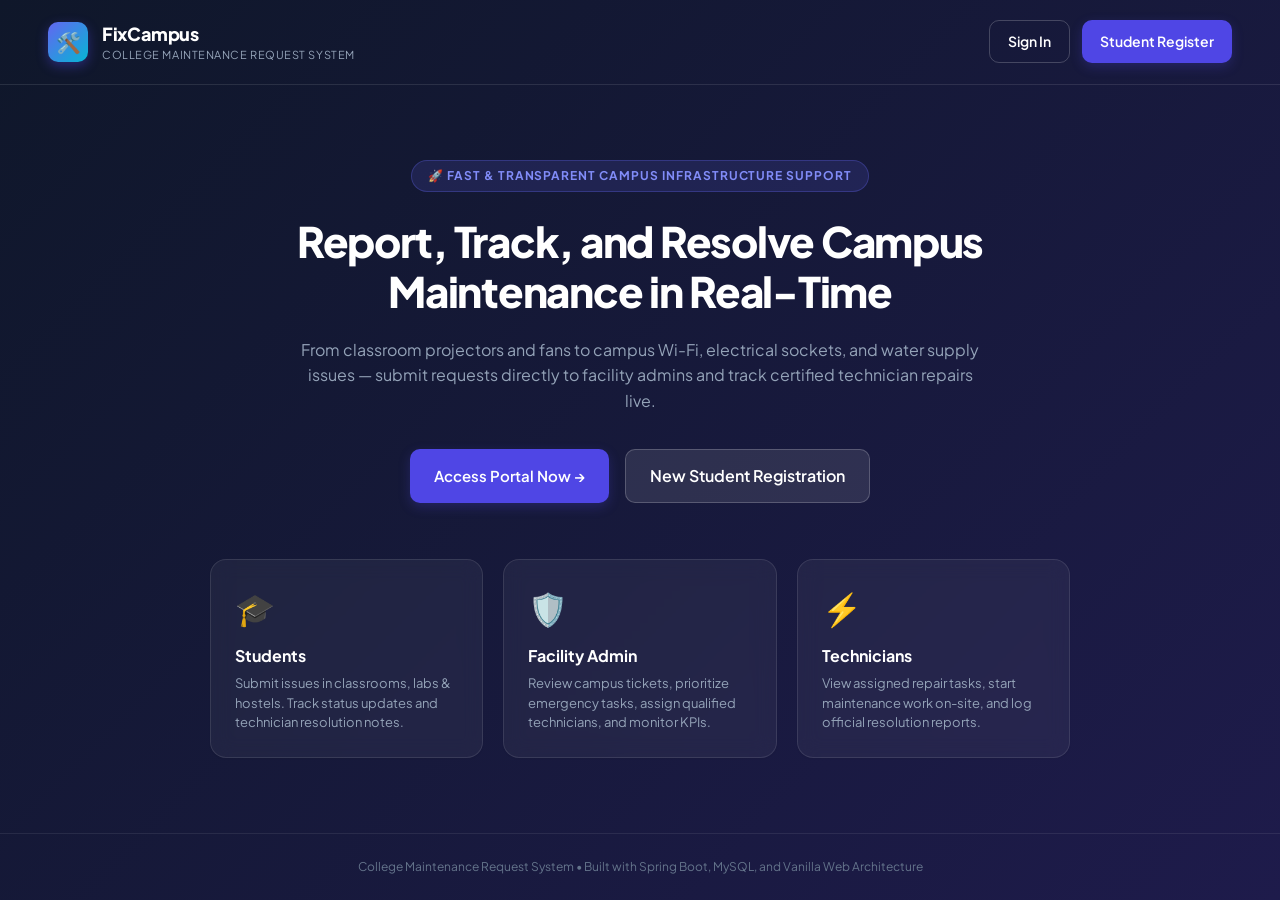
==== frontend/index.html @ 896f4681 "Initial commit" ====
<!DOCTYPE html>
<html lang="en">
<head>
    <meta charset="UTF-8">
    <meta name="viewport" content="width=device-width, initial-scale=1.0">
    <title>College Maintenance Request System</title>
    <link rel="stylesheet" href="css/style.css">
    <link rel="stylesheet" href="css/auth.css">
</head>
<body style="background: linear-gradient(135deg, #0f172a 0%, #1e1b4b 100%); color: #ffffff; min-height: 100vh; display: flex; flex-direction: column;">

    <!-- Navigation Header -->
    <header style="padding: 20px 48px; display: flex; align-items: center; justify-content: space-between; border-bottom: 1px solid rgba(255,255,255,0.1);">
        <div style="display: flex; align-items: center; gap: 14px;">
            <div class="brand-icon" style="background: linear-gradient(135deg, #6366f1, #06b6d4);">🛠️</div>
            <div>
                <h1 style="font-size: 18px; font-weight: 800; color: #ffffff; letter-spacing: -0.02em;">FixCampus</h1>
                <p style="font-size: 11px; color: #94a3b8; text-transform: uppercase; letter-spacing: 0.05em;">College Maintenance Request System</p>
            </div>
        </div>
        <div style="display: flex; gap: 12px;">
            <a href="login.html" class="btn btn-outline" style="color: #ffffff; border-color: rgba(255,255,255,0.2);">Sign In</a>
            <a href="register.html" class="btn btn-primary">Student Register</a>
        </div>
    </header>

    <!-- Hero Section -->
    <main style="flex: 1; display: flex; align-items: center; justify-content: center; padding: 48px 24px; text-align: center;">
        <div style="max-width: 860px;">
            <div style="display: inline-block; padding: 6px 16px; background: rgba(99, 102, 241, 0.15); border: 1px solid rgba(99, 102, 241, 0.3); border-radius: var(--radius-full); font-size: 12px; font-weight: 700; color: #818cf8; text-transform: uppercase; letter-spacing: 0.08em; margin-bottom: 24px;">
                🚀 Fast & Transparent Campus Infrastructure Support
            </div>

            <h2 style="font-size: 42px; font-weight: 800; line-height: 1.2; letter-spacing: -0.03em; margin-bottom: 20px;">
                Report, Track, and Resolve Campus Maintenance in Real-Time
            </h2>

            <p style="font-size: 16px; color: #94a3b8; line-height: 1.6; max-width: 680px; margin: 0 auto 36px;">
                From classroom projectors and fans to campus Wi-Fi, electrical sockets, and water supply issues — submit requests directly to facility admins and track certified technician repairs live.
            </p>

            <div style="display: flex; justify-content: center; gap: 16px; margin-bottom: 56px;">
                <a href="login.html" class="btn btn-primary btn-lg" style="font-size: 15px;">
                    Access Portal Now →
                </a>
                <a href="register.html" class="btn btn-secondary btn-lg" style="background: rgba(255,255,255,0.1); color: #ffffff; border: 1px solid rgba(255,255,255,0.2);">
                    New Student Registration
                </a>
            </div>

            <!-- Role Cards Grid -->
            <div style="display: grid; grid-template-columns: repeat(auto-fit, minmax(240px, 1fr)); gap: 20px; text-align: left;">
                <div class="card" style="background: rgba(255,255,255,0.05); border: 1px solid rgba(255,255,255,0.1); backdrop-filter: blur(10px); color: #ffffff;">
                    <div class="card-body">
                        <div style="font-size: 32px; margin-bottom: 12px;">🎓</div>
                        <h3 style="font-size: 16px; font-weight: 700; margin-bottom: 6px;">Students</h3>
                        <p style="font-size: 13px; color: #94a3b8;">Submit issues in classrooms, labs & hostels. Track status updates and technician resolution notes.</p>
                    </div>
                </div>

                <div class="card" style="background: rgba(255,255,255,0.05); border: 1px solid rgba(255,255,255,0.1); backdrop-filter: blur(10px); color: #ffffff;">
                    <div class="card-body">
                        <div style="font-size: 32px; margin-bottom: 12px;">🛡️</div>
                        <h3 style="font-size: 16px; font-weight: 700; margin-bottom: 6px;">Facility Admin</h3>
                        <p style="font-size: 13px; color: #94a3b8;">Review campus tickets, prioritize emergency tasks, assign qualified technicians, and monitor KPIs.</p>
                    </div>
                </div>

                <div class="card" style="background: rgba(255,255,255,0.05); border: 1px solid rgba(255,255,255,0.1); backdrop-filter: blur(10px); color: #ffffff;">
                    <div class="card-body">
                        <div style="font-size: 32px; margin-bottom: 12px;">⚡</div>
                        <h3 style="font-size: 16px; font-weight: 700; margin-bottom: 6px;">Technicians</h3>
                        <p style="font-size: 13px; color: #94a3b8;">View assigned repair tasks, start maintenance work on-site, and log official resolution reports.</p>
                    </div>
                </div>
            </div>
        </div>
    </main>

    <footer style="padding: 24px; text-align: center; border-top: 1px solid rgba(255,255,255,0.08); font-size: 12px; color: #64748b;">
        College Maintenance Request System &bull; Built with Spring Boot, MySQL, and Vanilla Web Architecture
    </footer>

</body>
</html>
---- frontend/css/style.css ----
@import url('https://fonts.googleapis.com/css2?family=Plus+Jakarta+Sans:wght@300;400;500;600;700;800&display=swap');

:root {
    --primary: #4f46e5;
    --primary-hover: #4338ca;
    --primary-light: #eef2ff;
    --primary-dark: #312e81;

    --accent: #06b6d4;
    --accent-light: #ecfeff;

    --success: #10b981;
    --success-light: #ecfdf5;
    --success-dark: #065f46;

    --warning: #f59e0b;
    --warning-light: #fffbeb;
    --warning-dark: #92400e;

    --danger: #ef4444;
    --danger-light: #fef2f2;
    --danger-dark: #991b1b;

    --info: #3b82f6;
    --info-light: #eff6ff;

    --bg-main: #f8fafc;
    --bg-surface: #ffffff;
    --bg-sidebar: #0f172a;
    --bg-sidebar-hover: #1e293b;

    --text-main: #0f172a;
    --text-muted: #64748b;
    --text-light: #94a3b8;
    --text-white: #ffffff;

    --border: #e2e8f0;
    --border-focus: #818cf8;

    --shadow-sm: 0 1px 2px 0 rgb(0 0 0 / 0.05);
    --shadow-md: 0 4px 6px -1px rgb(0 0 0 / 0.1), 0 2px 4px -2px rgb(0 0 0 / 0.1);
    --shadow-lg: 0 10px 15px -3px rgb(0 0 0 / 0.1), 0 4px 6px -4px rgb(0 0 0 / 0.1);
    --shadow-xl: 0 20px 25px -5px rgb(0 0 0 / 0.1), 0 8px 10px -6px rgb(0 0 0 / 0.1);

    --radius-sm: 6px;
    --radius-md: 10px;
    --radius-lg: 16px;
    --radius-full: 9999px;

    --sidebar-width: 260px;
    --topbar-height: 70px;
    --transition: all 0.2s cubic-bezier(0.4, 0, 0.2, 1);
}

* {
    margin: 0;
    padding: 0;
    box-sizing: border-box;
}

body {
    font-family: 'Plus Jakarta Sans', -apple-system, BlinkMacSystemFont, 'Segoe UI', Roboto, sans-serif;
    background-color: var(--bg-main);
    color: var(--text-main);
    line-height: 1.5;
    -webkit-font-smoothing: antialiased;
}

a {
    color: inherit;
    text-decoration: none;
}

/* Layout */
.app-container {
    display: flex;
    min-height: 100vh;
}

/* Sidebar */
.sidebar {
    width: var(--sidebar-width);
    background-color: var(--bg-sidebar);
    color: var(--text-white);
    display: flex;
    flex-direction: column;
    position: fixed;
    top: 0;
    bottom: 0;
    left: 0;
    z-index: 50;
    box-shadow: var(--shadow-xl);
    transition: var(--transition);
}

.sidebar-header {
    padding: 24px 20px;
    display: flex;
    align-items: center;
    gap: 12px;
    border-bottom: 1px solid rgba(255, 255, 255, 0.08);
}

.brand-icon {
    width: 40px;
    height: 40px;
    border-radius: var(--radius-md);
    background: linear-gradient(135deg, var(--primary), var(--accent));
    display: flex;
    align-items: center;
    justify-content: center;
    font-size: 20px;
    box-shadow: 0 4px 12px rgba(79, 70, 229, 0.4);
}

.brand-info h2 {
    font-size: 16px;
    font-weight: 700;
    letter-spacing: -0.01em;
    color: #ffffff;
}

.brand-info span {
    font-size: 11px;
    text-transform: uppercase;
    letter-spacing: 0.06em;
    color: #94a3b8;
    font-weight: 600;
}

.sidebar-nav {
    padding: 20px 14px;
    flex: 1;
    overflow-y: auto;
    display: flex;
    flex-direction: column;
    gap: 6px;
}

.nav-label {
    font-size: 11px;
    text-transform: uppercase;
    letter-spacing: 0.08em;
    color: #64748b;
    font-weight: 700;
    padding: 10px 12px 6px;
}

.nav-item {
    display: flex;
    align-items: center;
    gap: 12px;
    padding: 12px 14px;
    color: #94a3b8;
    border-radius: var(--radius-md);
    font-weight: 500;
    font-size: 14px;
    transition: var(--transition);
    cursor: pointer;
}

.nav-item:hover {
    background-color: var(--bg-sidebar-hover);
    color: #ffffff;
    transform: translateX(3px);
}

.nav-item.active {
    background: linear-gradient(90deg, rgba(79, 70, 229, 0.9), rgba(79, 70, 229, 0.4));
    color: #ffffff;
    font-weight: 600;
    box-shadow: 0 4px 12px rgba(79, 70, 229, 0.3);
}

.nav-item .icon {
    font-size: 18px;
    width: 24px;
    display: flex;
    align-items: center;
    justify-content: center;
}

.sidebar-footer {
    padding: 16px 20px;
    border-top: 1px solid rgba(255, 255, 255, 0.08);
}

.logout-btn {
    display: flex;
    align-items: center;
    gap: 10px;
    width: 100%;
    padding: 10px 14px;
    background: rgba(239, 68, 68, 0.12);
    color: #f87171;
    border: 1px solid rgba(239, 68, 68, 0.2);
    border-radius: var(--radius-md);
    font-size: 14px;
    font-weight: 600;
    cursor: pointer;
    transition: var(--transition);
}

.logout-btn:hover {
    background: #ef4444;
    color: #ffffff;
}

/* Main Content Area */
.main-wrapper {
    flex: 1;
    margin-left: var(--sidebar-width);
    display: flex;
    flex-direction: column;
    min-width: 0;
}

.topbar {
    height: var(--topbar-height);
    background-color: var(--bg-surface);
    border-bottom: 1px solid var(--border);
    display: flex;
    align-items: center;
    justify-content: space-between;
    padding: 0 32px;
    position: sticky;
    top: 0;
    z-index: 40;
    backdrop-filter: blur(8px);
}

.page-title h1 {
    font-size: 20px;
    font-weight: 700;
    color: var(--text-main);
}

.page-title p {
    font-size: 12px;
    color: var(--text-muted);
}

.topbar-right {
    display: flex;
    align-items: center;
    gap: 16px;
}

.user-badge {
    display: flex;
    align-items: center;
    gap: 12px;
    padding: 6px 14px 6px 6px;
    background: var(--bg-main);
    border: 1px solid var(--border);
    border-radius: var(--radius-full);
}

.user-avatar {
    width: 34px;
    height: 34px;
    border-radius: var(--radius-full);
    background: linear-gradient(135deg, var(--primary), #818cf8);
    color: #ffffff;
    display: flex;
    align-items: center;
    justify-content: center;
    font-weight: 700;
    font-size: 14px;
}

.user-meta {
    display: flex;
    flex-direction: column;
}

.user-name {
    font-size: 13px;
    font-weight: 600;
    color: var(--text-main);
    line-height: 1.2;
}

.user-role-tag {
    font-size: 10px;
    font-weight: 700;
    text-transform: uppercase;
    letter-spacing: 0.04em;
    color: var(--primary);
}

.content-body {
    padding: 32px;
    flex: 1;
}

/* UI Components */
/* Buttons */
.btn {
    display: inline-flex;
    align-items: center;
    justify-content: center;
    gap: 8px;
    padding: 10px 18px;
    border-radius: var(--radius-md);
    font-weight: 600;
    font-size: 14px;
    border: none;
    cursor: pointer;
    transition: var(--transition);
    font-family: inherit;
}

.btn-primary {
    background-color: var(--primary);
    color: #ffffff;
    box-shadow: 0 4px 12px rgba(79, 70, 229, 0.25);
}

.btn-primary:hover {
    background-color: var(--primary-hover);
    box-shadow: 0 6px 16px rgba(79, 70, 229, 0.35);
    transform: translateY(-1px);
}

.btn-secondary {
    background-color: var(--bg-main);
    color: var(--text-main);
    border: 1px solid var(--border);
}

.btn-secondary:hover {
    background-color: #e2e8f0;
}

.btn-success {
    background-color: var(--success);
    color: #ffffff;
}

.btn-success:hover {
    background-color: #059669;
}

.btn-danger {
    background-color: var(--danger);
    color: #ffffff;
}

.btn-danger:hover {
    background-color: #dc2626;
}

.btn-outline {
    background: transparent;
    border: 1px solid var(--border);
    color: var(--text-main);
}

.btn-outline:hover {
    border-color: var(--primary);
    color: var(--primary);
    background-color: var(--primary-light);
}

.btn-sm {
    padding: 6px 12px;
    font-size: 12px;
    border-radius: var(--radius-sm);
}

.btn-lg {
    padding: 14px 24px;
    font-size: 16px;
}

/* Cards */
.card {
    background-color: var(--bg-surface);
    border-radius: var(--radius-lg);
    border: 1px solid var(--border);
    box-shadow: var(--shadow-sm);
    overflow: hidden;
    transition: var(--transition);
}

.card:hover {
    box-shadow: var(--shadow-md);
}

.card-header {
    padding: 20px 24px;
    border-bottom: 1px solid var(--border);
    display: flex;
    align-items: center;
    justify-content: space-between;
}

.card-title {
    font-size: 16px;
    font-weight: 700;
    color: var(--text-main);
}

.card-subtitle {
    font-size: 13px;
    color: var(--text-muted);
    margin-top: 2px;
}

.card-body {
    padding: 24px;
}

/* Status & Priority Badges */
.badge {
    display: inline-flex;
    align-items: center;
    gap: 6px;
    padding: 4px 10px;
    border-radius: var(--radius-full);
    font-size: 11px;
    font-weight: 700;
    text-transform: uppercase;
    letter-spacing: 0.05em;
    width: fit-content;
}

.badge::before {
    content: '';
    display: inline-block;
    width: 6px;
    height: 6px;
    border-radius: 50%;
}

.badge-pending {
    background-color: var(--warning-light);
    color: var(--warning-dark);
    border: 1px solid #fde68a;
}
.badge-pending::before { background-color: var(--warning); }

.badge-assigned {
    background-color: var(--info-light);
    color: #1e40af;
    border: 1px solid #bfdbfe;
}
.badge-assigned::before { background-color: var(--info); }

.badge-in_progress {
    background-color: var(--primary-light);
    color: var(--primary-dark);
    border: 1px solid #c7d2fe;
}
.badge-in_progress::before {
    background-color: var(--primary);
    box-shadow: 0 0 6px var(--primary);
}

.badge-resolved {
    background-color: var(--success-light);
    color: var(--success-dark);
    border: 1px solid #a7f3d0;
}
.badge-resolved::before { background-color: var(--success); }

.badge-rejected {
    background-color: var(--danger-light);
    color: var(--danger-dark);
    border: 1px solid #fecaca;
}
.badge-rejected::before { background-color: var(--danger); }

/* Priority Badges */
.priority-badge {
    display: inline-flex;
    align-items: center;
    gap: 4px;
    padding: 3px 8px;
    border-radius: var(--radius-sm);
    font-size: 11px;
    font-weight: 700;
    text-transform: uppercase;
}

.priority-low {
    background-color: #f1f5f9;
    color: #475569;
}
.priority-medium {
    background-color: #e0f2fe;
    color: #0369a1;
}
.priority-high {
    background-color: #fef3c7;
    color: #b45309;
}
.priority-urgent {
    background-color: #ffe4e6;
    color: #be123c;
    font-weight: 800;
    border: 1px solid #fecdd3;
    animation: pulseGlow 2s infinite;
}

@keyframes pulseGlow {
    0%, 100% { box-shadow: 0 0 0 0 rgba(225, 29, 72, 0.2); }
    50% { box-shadow: 0 0 0 4px rgba(225, 29, 72, 0.2); }
}

/* Category Tag */
.cat-tag {
    display: inline-flex;
    align-items: center;
    gap: 5px;
    padding: 3px 8px;
    border-radius: var(--radius-sm);
    background-color: #f1f5f9;
    color: #334155;
    font-size: 11px;
    font-weight: 600;
}

/* Forms & Inputs */
.form-group {
    margin-bottom: 20px;
}

.form-label {
    display: block;
    font-size: 13px;
    font-weight: 600;
    color: var(--text-main);
    margin-bottom: 8px;
}

.form-control {
    width: 100%;
    padding: 11px 14px;
    border: 1px solid var(--border);
    border-radius: var(--radius-md);
    background-color: var(--bg-surface);
    color: var(--text-main);
    font-size: 14px;
    font-family: inherit;
    transition: var(--transition);
}

.form-control:focus {
    outline: none;
    border-color: var(--primary);
    box-shadow: 0 0 0 3px rgba(79, 70, 229, 0.15);
}

textarea.form-control {
    min-height: 100px;
    resize: vertical;
}

select.form-control {
    cursor: pointer;
}

/* Tables */
.table-responsive {
    width: 100%;
    overflow-x: auto;
}

.data-table {
    width: 100%;
    border-collapse: collapse;
    text-align: left;
    font-size: 13px;
}

.data-table th {
    background-color: #f8fafc;
    padding: 14px 18px;
    color: var(--text-muted);
    font-weight: 700;
    font-size: 11px;
    text-transform: uppercase;
    letter-spacing: 0.05em;
    border-bottom: 1px solid var(--border);
    white-space: nowrap;
}

.data-table td {
    padding: 16px 18px;
    border-bottom: 1px solid var(--border);
    color: var(--text-main);
    vertical-align: middle;
}

.data-table tbody tr {
    transition: var(--transition);
}

.data-table tbody tr:hover {
    background-color: #f8fafc;
}

/* Modal */
.modal-backdrop {
    position: fixed;
    top: 0;
    left: 0;
    right: 0;
    bottom: 0;
    background: rgba(15, 23, 42, 0.6);
    backdrop-filter: blur(4px);
    display: none;
    align-items: center;
    justify-content: center;
    z-index: 1000;
    opacity: 0;
    transition: opacity 0.2s ease;
}

.modal-backdrop.show {
    display: flex;
    opacity: 1;
}

.modal-dialog {
    background: var(--bg-surface);
    border-radius: var(--radius-lg);
    box-shadow: var(--shadow-xl);
    width: 100%;
    max-width: 540px;
    margin: 20px;
    transform: translateY(-20px);
    transition: transform 0.2s ease;
    overflow: hidden;
}

.modal-backdrop.show .modal-dialog {
    transform: translateY(0);
}

.modal-header {
    padding: 20px 24px;
    border-bottom: 1px solid var(--border);
    display: flex;
    align-items: center;
    justify-content: space-between;
}

.modal-header h3 {
    font-size: 17px;
    font-weight: 700;
}

.modal-close {
    background: transparent;
    border: none;
    font-size: 20px;
    color: var(--text-muted);
    cursor: pointer;
    line-height: 1;
}

.modal-body {
    padding: 24px;
}

.modal-footer {
    padding: 16px 24px;
    background: #f8fafc;
    border-top: 1px solid var(--border);
    display: flex;
    justify-content: flex-end;
    gap: 12px;
}

/* Toast System */
#toast-container {
    position: fixed;
    bottom: 24px;
    right: 24px;
    z-index: 2000;
    display: flex;
    flex-direction: column;
    gap: 10px;
}

.toast {
    background: #1e293b;
    color: #ffffff;
    padding: 14px 20px;
    border-radius: var(--radius-md);
    box-shadow: var(--shadow-xl);
    font-size: 13px;
    font-weight: 500;
    display: flex;
    align-items: center;
    gap: 12px;
    min-width: 280px;
    animation: toastSlide 0.3s cubic-bezier(0.4, 0, 0.2, 1);
}

.toast-success {
    border-left: 4px solid var(--success);
}

.toast-error {
    border-left: 4px solid var(--danger);
}

.toast-info {
    border-left: 4px solid var(--primary);
}

@keyframes toastSlide {
    from {
        transform: translateX(100%);
        opacity: 0;
    }
    to {
        transform: translateX(0);
        opacity: 1;
    }
}

/* Empty State */
.empty-state {
    text-align: center;
    padding: 48px 20px;
    color: var(--text-muted);
}

.empty-state .icon {
    font-size: 48px;
    margin-bottom: 12px;
    opacity: 0.6;
}

.empty-state h3 {
    font-size: 16px;
    font-weight: 700;
    color: var(--text-main);
    margin-bottom: 4px;
}

.empty-state p {
    font-size: 13px;
}

/* Responsive */
@media (max-width: 900px) {
    .sidebar {
        transform: translateX(-100%);
    }
    .sidebar.open {
        transform: translateX(0);
    }
    .main-wrapper {
        margin-left: 0;
    }
    .topbar {
        padding: 0 16px;
    }
    .content-body {
        padding: 16px;
    }
}
---- frontend/css/auth.css ----
/* Auth Pages Styling */
.auth-body {
    min-height: 100vh;
    display: flex;
    align-items: center;
    justify-content: center;
    background: radial-gradient(circle at 10% 20%, rgba(79, 70, 229, 0.08) 0%, rgba(248, 250, 252, 1) 90%);
    padding: 24px;
}

.auth-card {
    background: var(--bg-surface);
    width: 100%;
    max-width: 480px;
    border-radius: var(--radius-lg);
    box-shadow: var(--shadow-xl);
    border: 1px solid var(--border);
    overflow: hidden;
    animation: fadeIn 0.4s ease-out;
}

.auth-header {
    padding: 36px 36px 24px;
    text-align: center;
    background: linear-gradient(180deg, #f8fafc 0%, #ffffff 100%);
    border-bottom: 1px solid var(--border);
}

.auth-logo {
    width: 56px;
    height: 56px;
    border-radius: var(--radius-md);
    background: linear-gradient(135deg, var(--primary), var(--accent));
    color: #ffffff;
    display: flex;
    align-items: center;
    justify-content: center;
    font-size: 28px;
    margin: 0 auto 16px;
    box-shadow: 0 8px 20px rgba(79, 70, 229, 0.35);
}

.auth-header h1 {
    font-size: 22px;
    font-weight: 800;
    color: var(--text-main);
    letter-spacing: -0.02em;
}

.auth-header p {
    font-size: 13px;
    color: var(--text-muted);
    margin-top: 6px;
}

.auth-content {
    padding: 32px 36px;
}

.auth-footer {
    padding: 20px 36px;
    background: #f8fafc;
    border-top: 1px solid var(--border);
    text-align: center;
    font-size: 13px;
    color: var(--text-muted);
}

.auth-footer a {
    color: var(--primary);
    font-weight: 700;
}

.auth-footer a:hover {
    text-decoration: underline;
}

/* Quick Demo Role Cards on Login */
.demo-accounts {
    margin-top: 24px;
    padding-top: 20px;
    border-top: 1px dashed var(--border);
}

.demo-title {
    font-size: 11px;
    font-weight: 700;
    text-transform: uppercase;
    letter-spacing: 0.06em;
    color: var(--text-muted);
    margin-bottom: 10px;
    text-align: center;
}

.demo-pills {
    display: flex;
    gap: 8px;
}

.demo-pill {
    flex: 1;
    padding: 8px;
    background: #f1f5f9;
    border: 1px solid #cbd5e1;
    border-radius: var(--radius-sm);
    font-size: 11px;
    font-weight: 600;
    color: var(--text-main);
    cursor: pointer;
    text-align: center;
    transition: var(--transition);
}

.demo-pill:hover {
    background: var(--primary-light);
    border-color: var(--primary);
    color: var(--primary);
}

@keyframes fadeIn {
    from {
        opacity: 0;
        transform: translateY(12px);
    }
    to {
        opacity: 1;
        transform: translateY(0);
    }
}
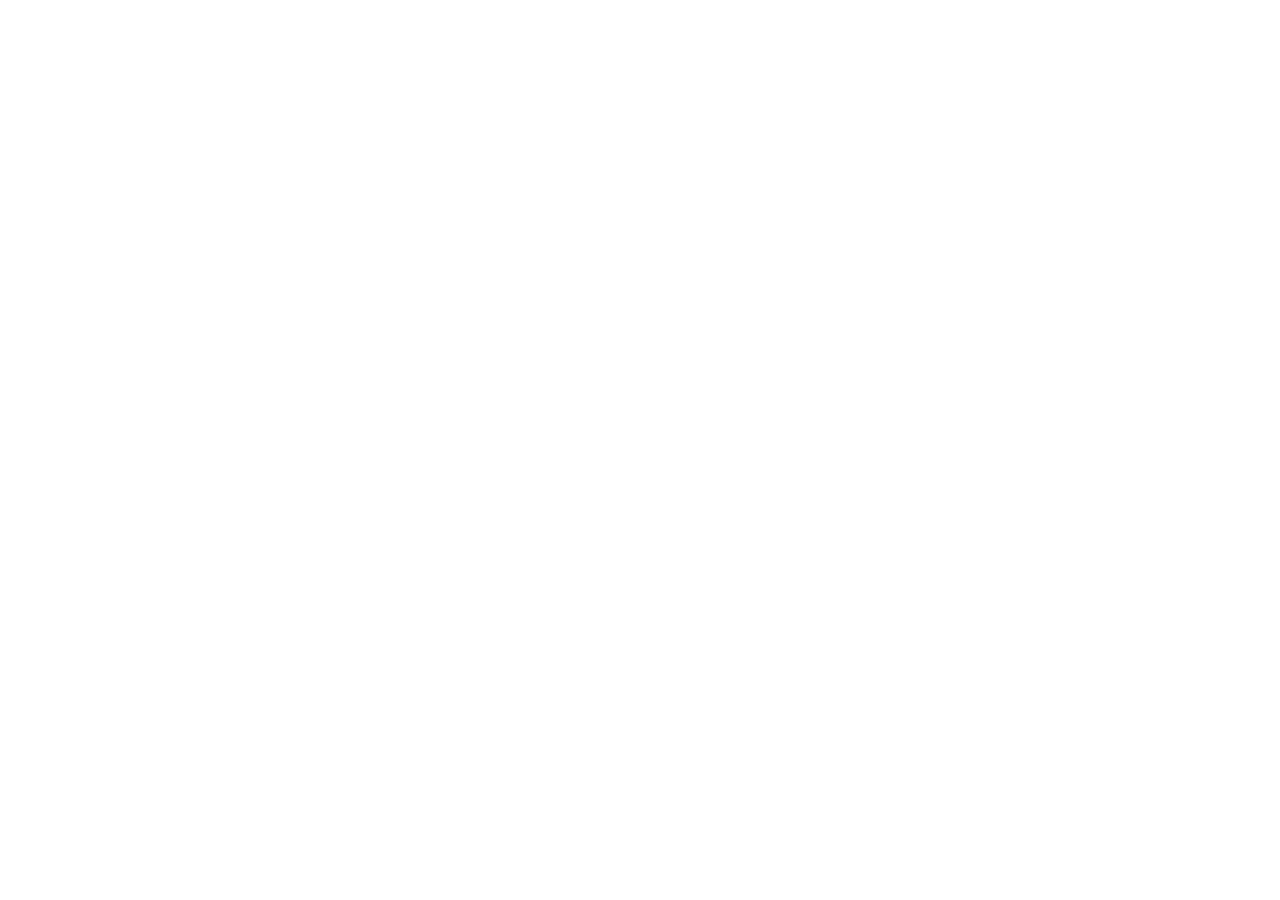
==== commit bebd2904: "Initial commit" ====
--- a/frontend/index.html
+++ b/frontend/index.html
@@ -1,85 +1,17 @@
-<!DOCTYPE html>
+<!doctype html>
 <html lang="en">
-<head>
-    <meta charset="UTF-8">
-    <meta name="viewport" content="width=device-width, initial-scale=1.0">
-    <title>College Maintenance Request System</title>
-    <link rel="stylesheet" href="css/style.css">
-    <link rel="stylesheet" href="css/auth.css">
-</head>
-<body style="background: linear-gradient(135deg, #0f172a 0%, #1e1b4b 100%); color: #ffffff; min-height: 100vh; display: flex; flex-direction: column;">
-
-    <!-- Navigation Header -->
-    <header style="padding: 20px 48px; display: flex; align-items: center; justify-content: space-between; border-bottom: 1px solid rgba(255,255,255,0.1);">
-        <div style="display: flex; align-items: center; gap: 14px;">
-            <div class="brand-icon" style="background: linear-gradient(135deg, #6366f1, #06b6d4);">🛠️</div>
-            <div>
-                <h1 style="font-size: 18px; font-weight: 800; color: #ffffff; letter-spacing: -0.02em;">FixCampus</h1>
-                <p style="font-size: 11px; color: #94a3b8; text-transform: uppercase; letter-spacing: 0.05em;">College Maintenance Request System</p>
-            </div>
-        </div>
-        <div style="display: flex; gap: 12px;">
-            <a href="login.html" class="btn btn-outline" style="color: #ffffff; border-color: rgba(255,255,255,0.2);">Sign In</a>
-            <a href="register.html" class="btn btn-primary">Student Register</a>
-        </div>
-    </header>
-
-    <!-- Hero Section -->
-    <main style="flex: 1; display: flex; align-items: center; justify-content: center; padding: 48px 24px; text-align: center;">
-        <div style="max-width: 860px;">
-            <div style="display: inline-block; padding: 6px 16px; background: rgba(99, 102, 241, 0.15); border: 1px solid rgba(99, 102, 241, 0.3); border-radius: var(--radius-full); font-size: 12px; font-weight: 700; color: #818cf8; text-transform: uppercase; letter-spacing: 0.08em; margin-bottom: 24px;">
-                🚀 Fast & Transparent Campus Infrastructure Support
-            </div>
-
-            <h2 style="font-size: 42px; font-weight: 800; line-height: 1.2; letter-spacing: -0.03em; margin-bottom: 20px;">
-                Report, Track, and Resolve Campus Maintenance in Real-Time
-            </h2>
-
-            <p style="font-size: 16px; color: #94a3b8; line-height: 1.6; max-width: 680px; margin: 0 auto 36px;">
-                From classroom projectors and fans to campus Wi-Fi, electrical sockets, and water supply issues — submit requests directly to facility admins and track certified technician repairs live.
-            </p>
-
-            <div style="display: flex; justify-content: center; gap: 16px; margin-bottom: 56px;">
-                <a href="login.html" class="btn btn-primary btn-lg" style="font-size: 15px;">
-                    Access Portal Now →
-                </a>
-                <a href="register.html" class="btn btn-secondary btn-lg" style="background: rgba(255,255,255,0.1); color: #ffffff; border: 1px solid rgba(255,255,255,0.2);">
-                    New Student Registration
-                </a>
-            </div>
-
-            <!-- Role Cards Grid -->
-            <div style="display: grid; grid-template-columns: repeat(auto-fit, minmax(240px, 1fr)); gap: 20px; text-align: left;">
-                <div class="card" style="background: rgba(255,255,255,0.05); border: 1px solid rgba(255,255,255,0.1); backdrop-filter: blur(10px); color: #ffffff;">
-                    <div class="card-body">
-                        <div style="font-size: 32px; margin-bottom: 12px;">🎓</div>
-                        <h3 style="font-size: 16px; font-weight: 700; margin-bottom: 6px;">Students</h3>
-                        <p style="font-size: 13px; color: #94a3b8;">Submit issues in classrooms, labs & hostels. Track status updates and technician resolution notes.</p>
-                    </div>
-                </div>
-
-                <div class="card" style="background: rgba(255,255,255,0.05); border: 1px solid rgba(255,255,255,0.1); backdrop-filter: blur(10px); color: #ffffff;">
-                    <div class="card-body">
-                        <div style="font-size: 32px; margin-bottom: 12px;">🛡️</div>
-                        <h3 style="font-size: 16px; font-weight: 700; margin-bottom: 6px;">Facility Admin</h3>
-                        <p style="font-size: 13px; color: #94a3b8;">Review campus tickets, prioritize emergency tasks, assign qualified technicians, and monitor KPIs.</p>
-                    </div>
-                </div>
-
-                <div class="card" style="background: rgba(255,255,255,0.05); border: 1px solid rgba(255,255,255,0.1); backdrop-filter: blur(10px); color: #ffffff;">
-                    <div class="card-body">
-                        <div style="font-size: 32px; margin-bottom: 12px;">⚡</div>
-                        <h3 style="font-size: 16px; font-weight: 700; margin-bottom: 6px;">Technicians</h3>
-                        <p style="font-size: 13px; color: #94a3b8;">View assigned repair tasks, start maintenance work on-site, and log official resolution reports.</p>
-                    </div>
-                </div>
-            </div>
-        </div>
-    </main>
-
-    <footer style="padding: 24px; text-align: center; border-top: 1px solid rgba(255,255,255,0.08); font-size: 12px; color: #64748b;">
-        College Maintenance Request System &bull; Built with Spring Boot, MySQL, and Vanilla Web Architecture
-    </footer>
-
-</body>
-</html>
+  <head>
+    <meta charset="UTF-8" />
+    <link rel="icon" type="image/svg+xml" href="data:image/svg+xml,<svg xmlns='http://www.w3.org/2000/svg' viewBox='0 0 100 100'><text y='.9em' font-size='90'>🛠️</text></svg>" />
+    <meta name="viewport" content="width=device-width, initial-scale=1.0" />
+    <title>FixCampus - College Maintenance Request System</title>
+    <!-- Google Fonts -->
+    <link rel="preconnect" href="https://fonts.googleapis.com">
+    <link rel="preconnect" href="https://fonts.gstatic.com" crossorigin>
+    <link href="https://fonts.googleapis.com/css2?family=Plus+Jakarta+Sans:wght@300;400;500;600;700;800&family=Outfit:wght@500;600;700;800&display=swap" rel="stylesheet">
+  </head>
+  <body>
+    <div id="root"></div>
+    <script type="module" src="/src/main.jsx"></script>
+  </body>
+</html>
